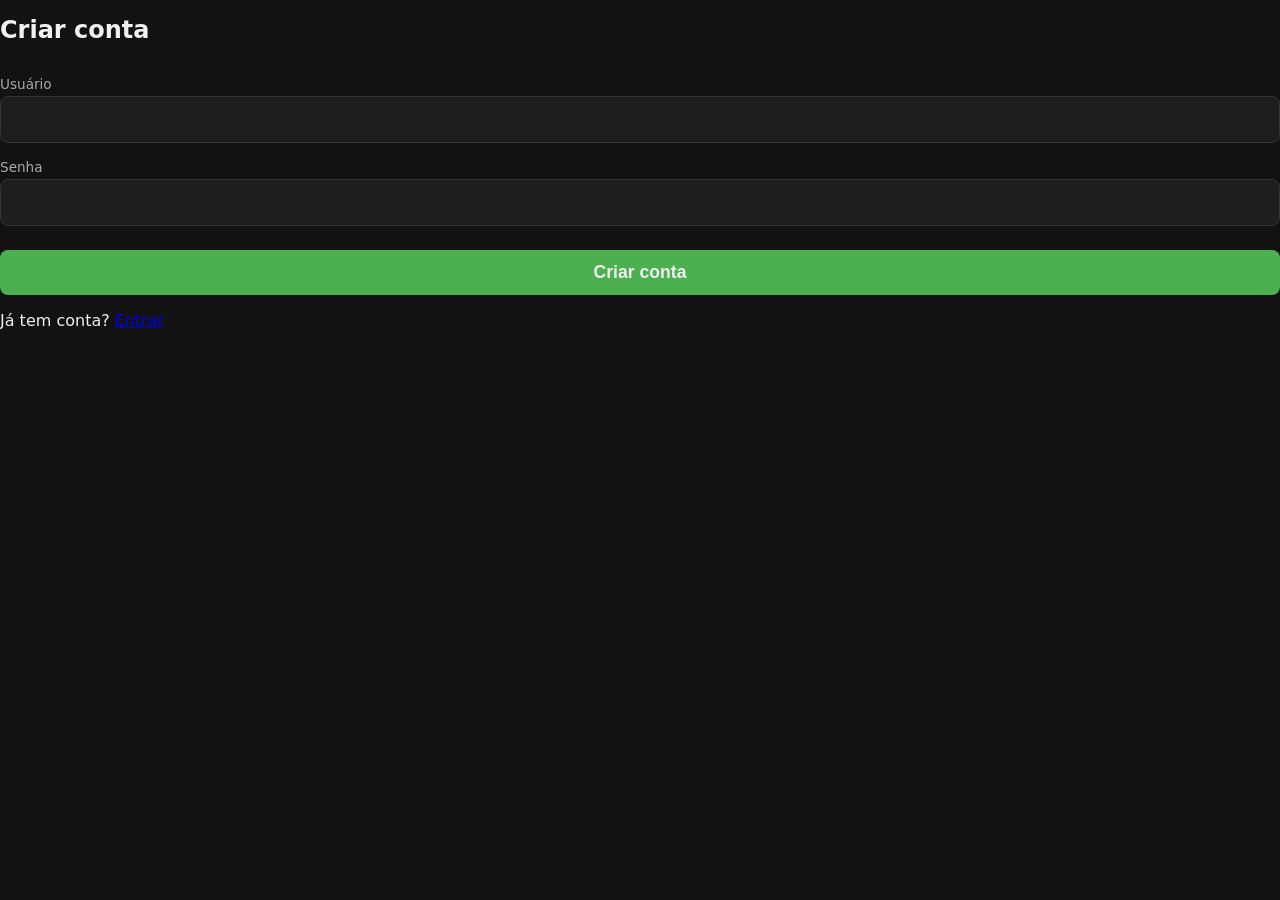
==== src/main/resources/static/cadastro-usuario.html @ f3b3e9c2 "seguranca em andamento" ====
<!DOCTYPE html>
<html lang="pt-BR">
<head>
    <meta charset="UTF-8">
    <title>PR Gym — Criar conta</title>
    <link rel="stylesheet" href="css/style.css">
</head>
<body>
    <h1>Criar conta</h1>

    <form id="register-form">
        <label for="username-input">Usuário</label>
        <input type="text" id="username-input" required autocomplete="username">

        <label for="password-input">Senha</label>
        <input type="password" id="password-input" required autocomplete="new-password">

        <button type="submit">Criar conta</button>
    </form>

    <p id="feedback"></p>

    <p>Já tem conta? <a href="login.html">Entrar</a></p>

    <script src="js/auth.js"></script>
    <script>
        document.getElementById('register-form').addEventListener('submit', async (e) => {
            e.preventDefault();

            const username = document.getElementById('username-input').value;
            const password = document.getElementById('password-input').value;
            const feedback = document.getElementById('feedback');

            const response = await fetch(`${API_BASE}/auth/register`, {
                method: 'POST',
                headers: { 'Content-Type': 'application/json' },
                body: JSON.stringify({ username, password })
            });

            if (response.ok) {
                const data = await response.json();
                setToken(data.token);
                window.location.href = '/index.html';
            } else {
                feedback.textContent = `Erro: ${await response.text()}`;
                feedback.className = 'erro';
            }
        });

        if (isAuthenticated()) {
            window.location.href = '/index.html';
        }
    </script>
</body>
</html>
---- src/main/resources/static/css/style.css ----
* {
    box-sizing: border-box;
}

body {
    font-family: system-ui, sans-serif;
    background-color: #121212;
    color: #f0f0f0;
    margin: 0;
    padding: 0;
}

.container {
    max-width: 420px;
    margin: 0 auto;
    padding: 24px 16px;
}

h1 {
    font-size: 1.5rem;
    margin-bottom: 20px;
}

form {
    display: flex;
    flex-direction: column;
    gap: 4px;
}

label {
    font-size: 0.85rem;
    margin-top: 12px;
    color: #aaa;
}

select, input, button {
    font-size: 1.1rem;
    padding: 12px;
    border-radius: 8px;
    border: 1px solid #333;
    background-color: #1e1e1e;
    color: #f0f0f0;
}

button {
    margin-top: 20px;
    background-color: #4caf50;
    border: none;
    font-weight: bold;
    cursor: pointer;
}

button:active {
    background-color: #3d8b40;
}

#feedback {
    margin-top: 20px;
    padding: 16px;
    border-radius: 8px;
    text-align: center;
    font-size: 1.1rem;
    display: none;
}

#feedback.ok {
    display: block;
    background-color: #1e3a1e;
}

#feedback.pr {
    display: block;
    background-color: #4a3b00;
    font-weight: bold;
}

#feedback.erro {
    display: block;
    background-color: #4a1e1e;
}

.tabs {
    display: flex;
    gap: 16px;
    margin-bottom: 16px;
}

.tabs a {
    color: #aaa;
    text-decoration: none;
    font-size: 0.95rem;
    padding-bottom: 4px;
}

.tabs a.active {
    color: #4caf50;
    border-bottom: 2px solid #4caf50;
}

#exercise-list {
    list-style: none;
    padding: 0;
    margin-top: 20px;
}

#exercise-list li {
    display: flex;
    justify-content: space-between;
    align-items: center;
    padding: 12px;
    background-color: #1e1e1e;
    border-radius: 8px;
    margin-bottom: 8px;
}

#exercise-list button.delete-btn {
    background-color: #4a1e1e;
    padding: 6px 10px;
    font-size: 0.85rem;
    margin: 0;
}

.hidden {
    display: none;
}

#record-list {
    list-style: none;
    padding: 0;
    margin-top: 16px;
}

#record-list li {
    display: flex;
    justify-content: space-between;
    align-items: center;
    padding: 12px;
    background-color: #1e1e1e;
    border-radius: 8px;
    margin-bottom: 8px;
}

#record-list li.empty {
    display: block;
    text-align: center;
    color: #777;
}

.badge {
    background-color: #4a3b00;
    padding: 2px 8px;
    border-radius: 12px;
    font-size: 0.8rem;
}

.actions {
    display: flex;
    gap: 8px;
}

.actions button {
    padding: 6px 10px;
    font-size: 0.8rem;
    margin: 0;
}

.actions .delete-btn {
    background-color: #4a1e1e;
}

.actions .edit-btn {
    background-color: #2a2a4a;
}

#edit-form {
    margin-top: 24px;
    padding: 16px;
    background-color: #1e1e1e;
    border-radius: 8px;
}

#edit-form h2 {
    font-size: 1.1rem;
    margin-top: 0;
}

#cancel-edit {
    background-color: #333;
    margin-top: 8px;
}


#record-list li.pr-item {
    border-left: 4px solid #ffd700;
    background-color: #241f0d;
}

.badge {
    background-color: #ffd700;
    color: #1a1a1a;
    font-weight: bold;
}

#sort-select {
    margin-bottom: 16px;
}

#record-list li {
    box-shadow: 0 1px 3px rgba(0,0,0,0.3);
    transition: transform 0.1s;
}

#record-list li:hover {
    transform: translateX(2px);
}


#pr-list {
    display: flex;
    flex-direction: column;
    gap: 12px;
    margin-top: 16px;
}

.pr-card {
    background-color: #1e1e1e;
    border-radius: 10px;
    padding: 14px;
    box-shadow: 0 1px 3px rgba(0,0,0,0.3);
}

.pr-card-header {
    display: flex;
    justify-content: space-between;
    align-items: center;
}

.pr-card-header .tag {
    font-size: 0.75rem;
    color: #aaa;
    background-color: #2a2a2a;
    padding: 2px 8px;
    border-radius: 10px;
}

.pr-card-body {
    margin-top: 8px;
    font-size: 1.1rem;
}

.pr-card-body small {
    color: #aaa;
    font-size: 0.8rem;
}

.pr-date {
    display: block;
    margin-top: 6px;
    color: #777;
}

.empty {
    color: #777;
    text-align: center;
}

.fab {
    position: fixed;
    bottom: 24px;
    right: 24px;
    width: 56px;
    height: 56px;
    border-radius: 50%;
    background-color: #4caf50;
    color: white;
    font-size: 2rem;
    display: flex;
    align-items: center;
    justify-content: center;
    text-decoration: none;
    box-shadow: 0 2px 8px rgba(0,0,0,0.4);
}


#chart-wrapper {
    margin-top: 20px;
    background-color: #1e1e1e;
    border-radius: 10px;
    padding: 16px;
}
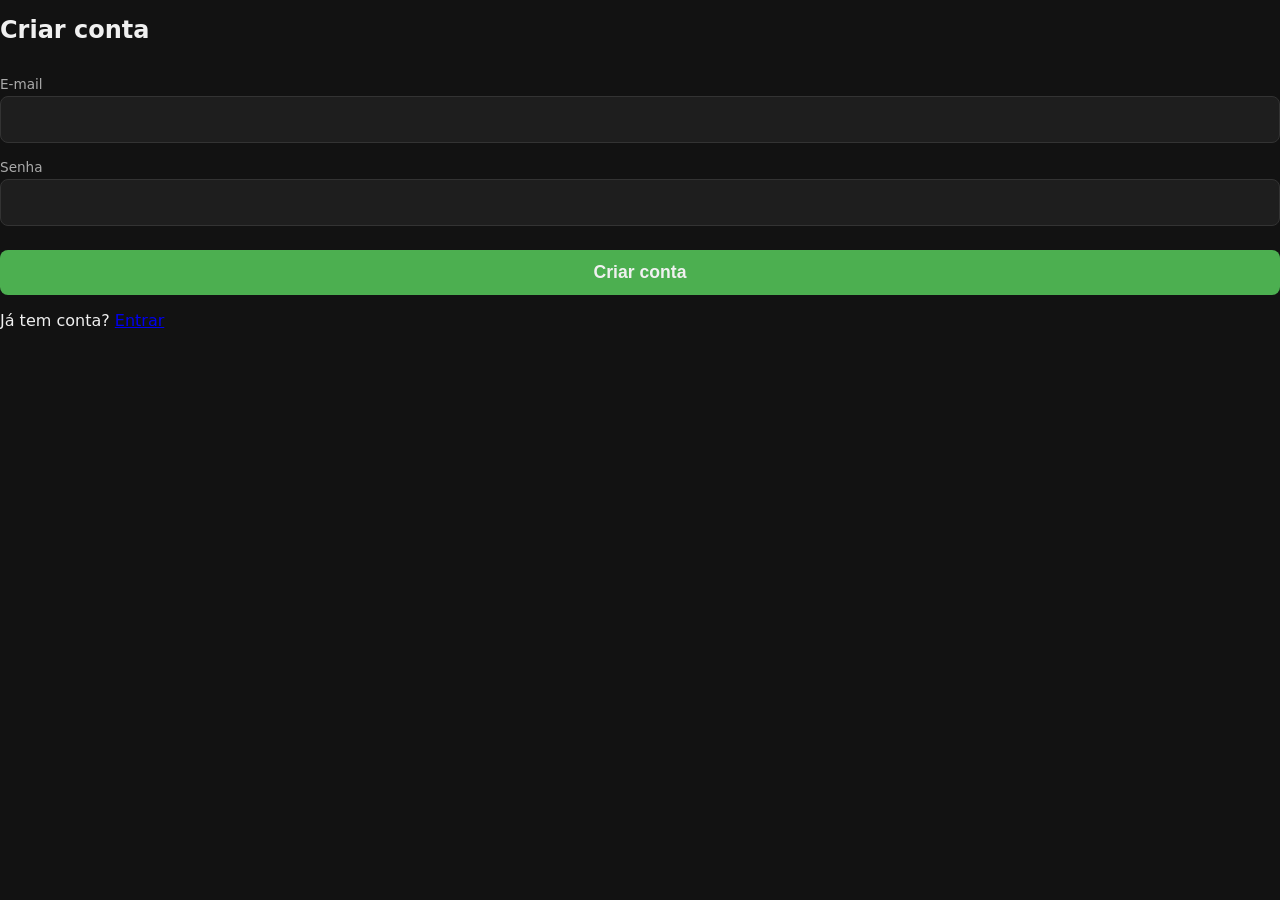
==== commit 8798d861: "tela de login" ====
--- a/src/main/resources/static/cadastro-usuario.html
+++ b/src/main/resources/static/cadastro-usuario.html
@@ -9,8 +9,8 @@
     <h1>Criar conta</h1>
 
     <form id="register-form">
-        <label for="username-input">Usuário</label>
-        <input type="text" id="username-input" required autocomplete="username">
+        <label for="email-input">E-mail</label>
+        <input type="email" id="email-input" required autocomplete="email">
 
         <label for="password-input">Senha</label>
         <input type="password" id="password-input" required autocomplete="new-password">
@@ -27,14 +27,14 @@
         document.getElementById('register-form').addEventListener('submit', async (e) => {
             e.preventDefault();
 
-            const username = document.getElementById('username-input').value;
+            const email = document.getElementById('email-input').value;
             const password = document.getElementById('password-input').value;
             const feedback = document.getElementById('feedback');
 
             const response = await fetch(`${API_BASE}/auth/register`, {
                 method: 'POST',
                 headers: { 'Content-Type': 'application/json' },
-                body: JSON.stringify({ username, password })
+                body: JSON.stringify({ email, password })
             });
 
             if (response.ok) {
@@ -42,7 +42,7 @@
                 setToken(data.token);
                 window.location.href = '/index.html';
             } else {
-                feedback.textContent = `Erro: ${await response.text()}`;
+                feedback.textContent = await response.text();
                 feedback.className = 'erro';
             }
         });
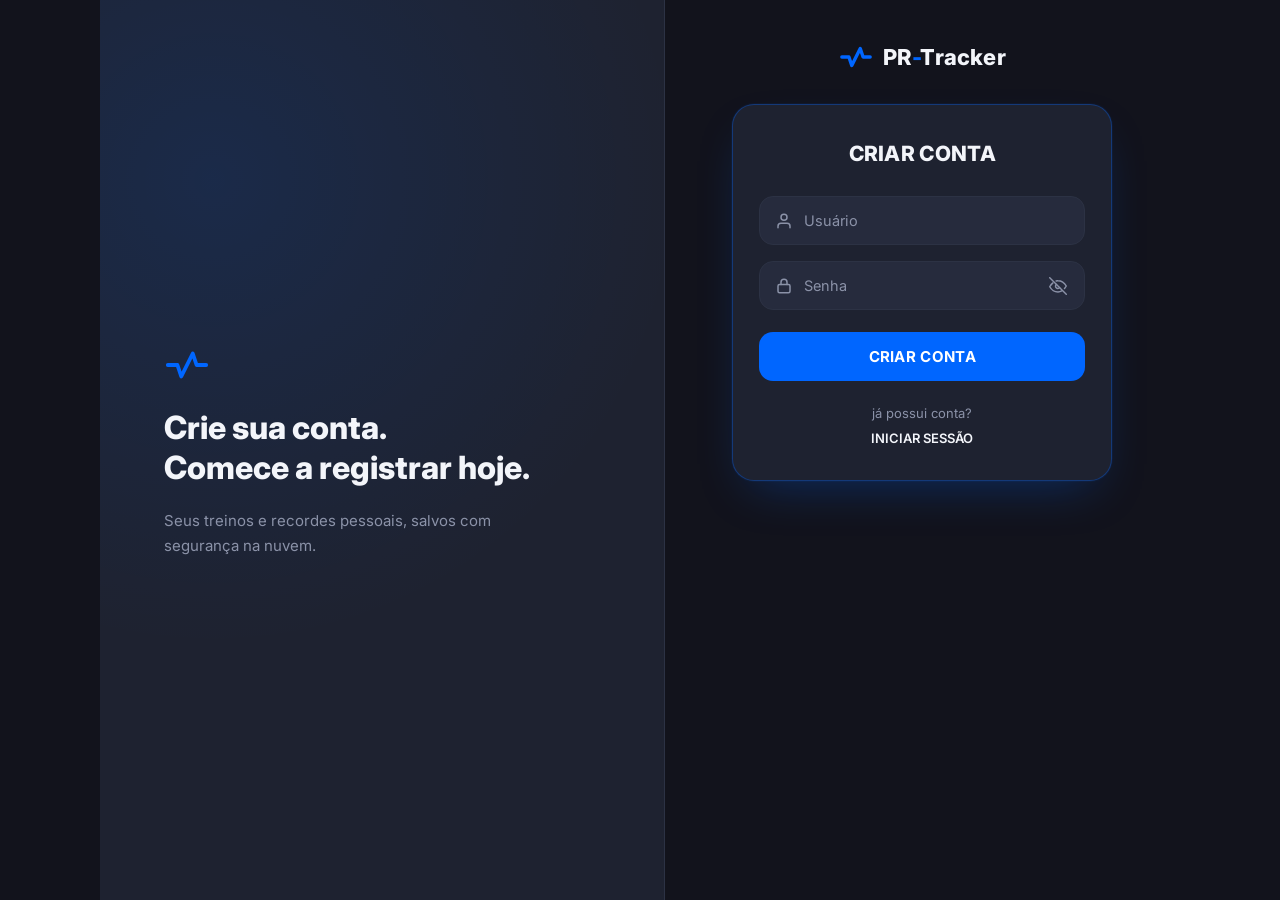
==== commit 2a60f0d2: "update front-end" ====
--- a/src/main/resources/static/cadastro-usuario.html
+++ b/src/main/resources/static/cadastro-usuario.html
@@ -1,55 +1,70 @@
 <!DOCTYPE html>
 <html lang="pt-BR">
 <head>
-    <meta charset="UTF-8">
-    <title>PR Gym — Criar conta</title>
-    <link rel="stylesheet" href="css/style.css">
+<meta charset="UTF-8" />
+<meta name="viewport" content="width=device-width, initial-scale=1.0" />
+<title>PR-Tracker · Criar conta</title>
+<link rel="preconnect" href="https://fonts.googleapis.com">
+<link href="https://fonts.googleapis.com/css2?family=Inter:wght@500;600;700;800&display=swap" rel="stylesheet">
+<link rel="stylesheet" href="css/style.css" />
 </head>
 <body>
-    <h1>Criar conta</h1>
+<div class="screen screen--auth">
 
-    <form id="register-form">
-        <label for="email-input">E-mail</label>
-        <input type="email" id="email-input" required autocomplete="email">
+  <div class="hero-pane">
+    <svg class="hero-pane__icon" viewBox="0 0 24 24" fill="none" stroke="currentColor" stroke-width="2" stroke-linecap="round" stroke-linejoin="round">
+      <polyline points="2 12 7 12 9 18 15 6 17 12 22 12"></polyline>
+    </svg>
+    <h2>Crie sua conta.<br>Comece a registrar hoje.</h2>
+    <p>Seus treinos e recordes pessoais, salvos com segurança na nuvem.</p>
+  </div>
 
-        <label for="password-input">Senha</label>
-        <input type="password" id="password-input" required autocomplete="new-password">
+  <div class="content-pane">
+  <div class="brand">
+    <svg class="brand__icon" viewBox="0 0 24 24" fill="none" stroke="currentColor" stroke-width="2.4" stroke-linecap="round" stroke-linejoin="round">
+      <polyline points="2 12 7 12 9 18 15 6 17 12 22 12"></polyline>
+    </svg>
+    <div class="brand__name">PR<span>-</span>Tracker</div>
+  </div>
 
-        <button type="submit">Criar conta</button>
+  <div class="auth-wrap">
+    <form class="auth-card" id="cadastroForm" novalidate>
+      <h1 class="auth-card__title">CRIAR CONTA</h1>
+
+      <div class="field">
+        <svg class="field__icon" viewBox="0 0 24 24" fill="none" stroke="currentColor" stroke-width="2" stroke-linecap="round" stroke-linejoin="round">
+          <path d="M20 21v-2a4 4 0 0 0-4-4H8a4 4 0 0 0-4 4v2"></path>
+          <circle cx="12" cy="7" r="4"></circle>
+        </svg>
+        <input type="text" name="usuario" placeholder="Usuário" autocomplete="username" required />
+      </div>
+
+      <div class="field">
+        <svg class="field__icon" viewBox="0 0 24 24" fill="none" stroke="currentColor" stroke-width="2" stroke-linecap="round" stroke-linejoin="round">
+          <rect x="4" y="10" width="16" height="11" rx="2"></rect>
+          <path d="M8 10V7a4 4 0 0 1 8 0v3"></path>
+        </svg>
+        <input type="password" id="senha" name="senha" placeholder="Senha" autocomplete="new-password" minlength="8" required />
+        <button type="button" class="field__toggle" id="toggleSenha" aria-label="Mostrar senha">
+          <svg viewBox="0 0 24 24" fill="none" stroke="currentColor" stroke-width="2" stroke-linecap="round" stroke-linejoin="round">
+            <path d="M17 18.6A9.6 9.6 0 0 1 12 20c-7 0-11-7-11-7a19.3 19.3 0 0 1 4.2-5.1M9.5 5.2A9.7 9.7 0 0 1 12 5c7 0 11 7 11 7a19.4 19.4 0 0 1-2.3 3.2"></path>
+            <path d="M14.1 14.1a3 3 0 1 1-4.2-4.2"></path>
+            <path d="M1 1l22 22"></path>
+          </svg>
+        </button>
+      </div>
+
+      <button type="submit" class="btn-primary">CRIAR CONTA</button>
+
+      <div class="auth-links">
+        <div>já possui conta?</div>
+        <div><a href="login.html">INICIAR SESSÃO</a></div>
+      </div>
     </form>
+  </div>
+  </div>
+</div>
 
-    <p id="feedback"></p>
-
-    <p>Já tem conta? <a href="login.html">Entrar</a></p>
-
-    <script src="js/auth.js"></script>
-    <script>
-        document.getElementById('register-form').addEventListener('submit', async (e) => {
-            e.preventDefault();
-
-            const email = document.getElementById('email-input').value;
-            const password = document.getElementById('password-input').value;
-            const feedback = document.getElementById('feedback');
-
-            const response = await fetch(`${API_BASE}/auth/register`, {
-                method: 'POST',
-                headers: { 'Content-Type': 'application/json' },
-                body: JSON.stringify({ email, password })
-            });
-
-            if (response.ok) {
-                const data = await response.json();
-                setToken(data.token);
-                window.location.href = '/index.html';
-            } else {
-                feedback.textContent = await response.text();
-                feedback.className = 'erro';
-            }
-        });
-
-        if (isAuthenticated()) {
-            window.location.href = '/index.html';
-        }
-    </script>
+<script src="js/auth.js"></script>
 </body>
 </html>
--- a/src/main/resources/static/css/style.css
+++ b/src/main/resources/static/css/style.css
@@ -1,290 +1,669 @@
-* {
-    box-sizing: border-box;
+/* ==========================================================================
+   PR-Tracker — Design tokens
+   ========================================================================== */
+:root {
+  --bg: #12131C;
+  --surface: #1E2230;
+  --surface-raised: #262B3D;
+  --accent: #0066FF;
+  --accent-dim: #0052CC;
+  --accent-soft: rgba(0, 102, 255, 0.35);
+  --text: #F3F5FA;
+  --text-muted: #8B92A8;
+  --border: #2C3244;
+  --danger: #FF5C6C;
+  --radius-lg: 22px;
+  --radius-md: 14px;
+  --radius-sm: 10px;
+  --font: 'Inter', -apple-system, BlinkMacSystemFont, "Segoe UI", sans-serif;
+}
+
+* { box-sizing: border-box; }
+
+html, body {
+  margin: 0;
+  padding: 0;
+  background: var(--bg);
+  color: var(--text);
+  font-family: var(--font);
+  -webkit-font-smoothing: antialiased;
 }
 
 body {
-    font-family: system-ui, sans-serif;
-    background-color: #121212;
-    color: #f0f0f0;
-    margin: 0;
-    padding: 0;
-}
-
-.container {
-    max-width: 420px;
+  min-height: 100vh;
+  display: flex;
+  justify-content: center;
+}
+
+.screen {
+  width: 100%;
+  max-width: 430px;
+  min-height: 100vh;
+  position: relative;
+  display: flex;
+  flex-direction: column;
+}
+
+a { color: inherit; text-decoration: none; }
+button { font-family: inherit; cursor: pointer; }
+input, select { font-family: inherit; }
+
+/* --------------------------------------------------------------------
+   Brand mark
+   -------------------------------------------------------------------- */
+.brand {
+  display: flex;
+  align-items: center;
+  justify-content: center;
+  gap: 10px;
+  padding: 48px 0 28px;
+}
+
+.brand__icon {
+  width: 34px;
+  height: 34px;
+  color: var(--accent);
+  flex-shrink: 0;
+}
+
+.brand__name {
+  font-size: 22px;
+  font-weight: 800;
+  letter-spacing: 0.2px;
+}
+
+.brand__name span { color: var(--accent); }
+
+.brand--inline {
+  padding: 0;
+  justify-content: flex-start;
+}
+
+/* --------------------------------------------------------------------
+   Auth card (login / cadastro)
+   -------------------------------------------------------------------- */
+.auth-wrap {
+  flex: 1;
+  display: flex;
+  flex-direction: column;
+  padding: 0 24px 40px;
+}
+
+.auth-card {
+  background: var(--surface);
+  border: 1px solid var(--accent-soft);
+  border-radius: var(--radius-lg);
+  padding: 36px 26px 30px;
+  box-shadow: 0 0 0 1px rgba(0,102,255,0.06), 0 20px 50px -20px rgba(0,102,255,0.35);
+}
+
+.auth-card__title {
+  text-align: center;
+  font-size: 21px;
+  font-weight: 800;
+  letter-spacing: 0.3px;
+  margin: 0 0 30px;
+}
+
+.field {
+  position: relative;
+  margin-bottom: 16px;
+}
+
+.field__icon {
+  position: absolute;
+  left: 16px;
+  top: 50%;
+  transform: translateY(-50%);
+  width: 18px;
+  height: 18px;
+  color: var(--text-muted);
+  pointer-events: none;
+}
+
+.field input {
+  width: 100%;
+  background: var(--surface-raised);
+  border: 1px solid var(--border);
+  border-radius: var(--radius-md);
+  padding: 15px 44px;
+  color: var(--text);
+  font-size: 14.5px;
+  outline: none;
+  transition: border-color .15s ease;
+}
+
+.field input::placeholder { color: var(--text-muted); }
+.field input:focus { border-color: var(--accent); }
+
+.field__toggle {
+  position: absolute;
+  right: 14px;
+  top: 50%;
+  transform: translateY(-50%);
+  background: none;
+  border: none;
+  padding: 4px;
+  display: flex;
+  color: var(--text-muted);
+}
+.field__toggle:hover { color: var(--text); }
+.field__toggle svg { width: 18px; height: 18px; }
+
+.btn-primary {
+  width: 100%;
+  border: none;
+  border-radius: var(--radius-md);
+  background: var(--accent);
+  color: #fff;
+  font-weight: 700;
+  font-size: 15px;
+  letter-spacing: 0.3px;
+  padding: 15px;
+  margin-top: 6px;
+  transition: background .15s ease, transform .05s ease;
+}
+.btn-primary:hover { background: var(--accent-dim); }
+.btn-primary:active { transform: scale(0.99); }
+
+.auth-links {
+  text-align: center;
+  margin-top: 20px;
+  font-size: 13px;
+  color: var(--text-muted);
+  line-height: 1.9;
+}
+
+.auth-links a {
+  color: var(--text);
+  font-weight: 600;
+}
+.auth-links a:hover { color: var(--accent); }
+
+/* --------------------------------------------------------------------
+   Generic app header (interior pages)
+   -------------------------------------------------------------------- */
+.app-header {
+  display: flex;
+  align-items: center;
+  justify-content: space-between;
+  padding: 22px 22px 6px;
+}
+
+.page-title {
+  font-size: 26px;
+  font-weight: 800;
+  margin: 18px 22px 22px;
+}
+
+/* --------------------------------------------------------------------
+   Form fields (labelled, exercícios page)
+   -------------------------------------------------------------------- */
+.form-section {
+  padding: 0 22px;
+  display: flex;
+  flex-direction: column;
+  gap: 18px;
+}
+
+.label {
+  display: block;
+  font-size: 13.5px;
+  color: var(--text-muted);
+  margin-bottom: 8px;
+  font-weight: 500;
+}
+
+.text-input {
+  width: 100%;
+  background: var(--surface);
+  border: 1px solid var(--border);
+  border-radius: var(--radius-md);
+  padding: 15px 16px;
+  color: var(--text);
+  font-size: 14.5px;
+  outline: none;
+  transition: border-color .15s ease;
+}
+.text-input::placeholder { color: var(--text-muted); }
+.text-input:focus { border-color: var(--accent); }
+
+.select-wrap {
+  position: relative;
+}
+
+.select-wrap select {
+  width: 100%;
+  appearance: none;
+  background: var(--surface);
+  border: 1px solid var(--border);
+  border-radius: var(--radius-md);
+  padding: 15px 40px 15px 16px;
+  color: var(--text);
+  font-size: 16px;
+  font-weight: 600;
+  outline: none;
+}
+.select-wrap select:focus { border-color: var(--accent); }
+
+.select-wrap::after {
+  content: "";
+  position: absolute;
+  right: 16px;
+  top: 50%;
+  width: 10px;
+  height: 10px;
+  border-right: 2px solid var(--text-muted);
+  border-bottom: 2px solid var(--text-muted);
+  transform: translateY(-70%) rotate(45deg);
+  pointer-events: none;
+}
+
+.btn-block {
+  width: 100%;
+  border: none;
+  border-radius: var(--radius-md);
+  background: var(--accent);
+  color: #fff;
+  font-weight: 700;
+  font-size: 15px;
+  padding: 16px;
+  margin-top: 4px;
+  transition: background .15s ease, transform .05s ease;
+}
+.btn-block:hover { background: var(--accent-dim); }
+.btn-block:active { transform: scale(0.99); }
+
+/* --------------------------------------------------------------------
+   Exercise list
+   -------------------------------------------------------------------- */
+.list-section {
+  padding: 26px 22px 110px;
+  display: flex;
+  flex-direction: column;
+  gap: 12px;
+}
+
+.exercise-row {
+  display: flex;
+  align-items: center;
+  justify-content: space-between;
+  background: var(--surface);
+  border: 1px solid var(--border);
+  border-radius: var(--radius-md);
+  padding: 16px 16px 16px 18px;
+}
+
+.exercise-row__name {
+  font-size: 15px;
+  font-weight: 600;
+}
+.exercise-row__name span {
+  color: var(--text-muted);
+  font-weight: 500;
+}
+
+.exercise-row__actions {
+  display: flex;
+  gap: 6px;
+}
+
+.icon-btn {
+  width: 34px;
+  height: 34px;
+  border-radius: 9px;
+  border: none;
+  background: var(--surface-raised);
+  color: var(--text-muted);
+  display: flex;
+  align-items: center;
+  justify-content: center;
+  transition: color .15s ease, background .15s ease;
+}
+.icon-btn svg { width: 16px; height: 16px; }
+.icon-btn:hover { color: var(--accent); }
+.icon-btn.icon-btn--danger:hover { color: var(--danger); }
+
+.empty-state {
+  text-align: center;
+  color: var(--text-muted);
+  font-size: 13.5px;
+  padding: 30px 10px;
+  border: 1px dashed var(--border);
+  border-radius: var(--radius-md);
+  display: none;
+}
+
+/* --------------------------------------------------------------------
+   Bottom navigation
+   -------------------------------------------------------------------- */
+.bottom-nav {
+  position: fixed;
+  bottom: 0;
+  left: 50%;
+  transform: translateX(-50%);
+  width: 100%;
+  max-width: 430px;
+  display: flex;
+  background: var(--surface);
+  border-top: 1px solid var(--border);
+  padding: 10px 6px calc(10px + env(safe-area-inset-bottom, 0px));
+}
+
+.nav-item {
+  flex: 1;
+  display: flex;
+  flex-direction: column;
+  align-items: center;
+  gap: 5px;
+  background: none;
+  border: none;
+  color: var(--text-muted);
+  font-size: 10.5px;
+  font-weight: 600;
+  letter-spacing: 0.2px;
+  padding: 6px 2px;
+  border-radius: 10px;
+}
+
+.nav-item svg { width: 20px; height: 20px; }
+
+.nav-item.is-active { color: var(--accent); }
+
+/* --------------------------------------------------------------------
+   Generic page content wrapper (dashboard / histórico / gráfico / registro)
+   -------------------------------------------------------------------- */
+.page-content {
+  padding: 0 22px 110px;
+  display: flex;
+  flex-direction: column;
+  gap: 22px;
+}
+
+.section-title {
+  font-size: 15px;
+  font-weight: 700;
+  margin: 0 0 2px;
+}
+
+.stack {
+  display: flex;
+  flex-direction: column;
+  gap: 12px;
+}
+
+/* --------------------------------------------------------------------
+   Dashboard stat cards
+   -------------------------------------------------------------------- */
+.stat-grid {
+  display: grid;
+  grid-template-columns: repeat(2, 1fr);
+  gap: 12px;
+}
+
+.stat-card {
+  background: var(--surface);
+  border: 1px solid var(--border);
+  border-radius: var(--radius-md);
+  padding: 18px;
+}
+
+.stat-card__label {
+  font-size: 12px;
+  color: var(--text-muted);
+  font-weight: 500;
+}
+
+.stat-card__value {
+  font-size: 25px;
+  font-weight: 800;
+  margin-top: 6px;
+}
+
+.stat-card__value span {
+  font-size: 13px;
+  color: var(--text-muted);
+  font-weight: 600;
+  margin-left: 4px;
+}
+
+/* --------------------------------------------------------------------
+   Filter bar (histórico / gráfico exercise + period selects)
+   -------------------------------------------------------------------- */
+.filter-bar {
+  display: flex;
+  gap: 10px;
+  flex-wrap: wrap;
+}
+
+.filter-bar .select-wrap { flex: 1; min-width: 150px; }
+.filter-bar .select-wrap select { padding: 12px 36px 12px 14px; font-size: 14px; }
+
+/* --------------------------------------------------------------------
+   Record / history rows (reuses exercise-row look, extra fields)
+   -------------------------------------------------------------------- */
+.record-row {
+  background: var(--surface);
+  border: 1px solid var(--border);
+  border-radius: var(--radius-md);
+  padding: 15px 16px;
+  display: flex;
+  align-items: center;
+  justify-content: space-between;
+  gap: 12px;
+}
+
+.record-row__main { display: flex; flex-direction: column; gap: 3px; }
+.record-row__name { font-size: 14.5px; font-weight: 600; display: flex; align-items: center; }
+.record-row__meta { font-size: 12.5px; color: var(--text-muted); }
+.record-row__value { font-size: 16px; font-weight: 800; text-align: right; white-space: nowrap; }
+.record-row__value span { display: block; font-size: 11px; font-weight: 600; color: var(--text-muted); }
+
+.pr-badge {
+  display: inline-flex;
+  align-items: center;
+  gap: 3px;
+  background: rgba(0, 102, 255, 0.15);
+  color: var(--accent);
+  font-size: 10.5px;
+  font-weight: 700;
+  padding: 3px 8px;
+  border-radius: 999px;
+  margin-left: 8px;
+  letter-spacing: 0.2px;
+}
+
+/* --------------------------------------------------------------------
+   Chart card (gráfico)
+   -------------------------------------------------------------------- */
+.chart-card {
+  background: var(--surface);
+  border: 1px solid var(--border);
+  border-radius: var(--radius-lg);
+  padding: 20px 16px 12px;
+}
+
+.chart-card__canvas-wrap { position: relative; width: 100%; height: 260px; }
+
+.chart-summary {
+  display: flex;
+  gap: 18px;
+  margin-top: 14px;
+  padding-top: 14px;
+  border-top: 1px solid var(--border);
+}
+
+.chart-summary__item { flex: 1; }
+.chart-summary__label { font-size: 11.5px; color: var(--text-muted); }
+.chart-summary__value { font-size: 18px; font-weight: 800; margin-top: 3px; }
+
+/* --------------------------------------------------------------------
+   Inline field row (registro: peso + repetições lado a lado)
+   -------------------------------------------------------------------- */
+.field-row {
+  display: grid;
+  grid-template-columns: 1fr 1fr;
+  gap: 14px;
+}
+
+.form-hint {
+  font-size: 12px;
+  color: var(--text-muted);
+  margin-top: -8px;
+}
+
+/* --------------------------------------------------------------------
+   Desktop-only elements (hidden on mobile by default)
+   -------------------------------------------------------------------- */
+.hero-pane { display: none; }
+
+/* --------------------------------------------------------------------
+   Responsive — mobile refinements
+   -------------------------------------------------------------------- */
+@media (max-width: 380px) {
+  .auth-wrap { padding: 0 18px 32px; }
+  .form-section, .list-section, .app-header, .page-title { padding-left: 16px; padding-right: 16px; }
+}
+
+/* --------------------------------------------------------------------
+   Responsive — desktop / tablet landscape (>= 900px)
+   -------------------------------------------------------------------- */
+@media (min-width: 900px) {
+
+  body { align-items: center; }
+
+  /* ---- Auth screens: split hero + form panes ---- */
+  .screen--auth {
+    flex-direction: row;
+    max-width: 1080px;
+    min-height: 100vh;
     margin: 0 auto;
-    padding: 24px 16px;
-}
-
-h1 {
-    font-size: 1.5rem;
-    margin-bottom: 20px;
-}
-
-form {
+    align-items: stretch;
+  }
+
+  .hero-pane {
     display: flex;
     flex-direction: column;
-    gap: 4px;
-}
-
-label {
-    font-size: 0.85rem;
-    margin-top: 12px;
-    color: #aaa;
-}
-
-select, input, button {
-    font-size: 1.1rem;
-    padding: 12px;
-    border-radius: 8px;
-    border: 1px solid #333;
-    background-color: #1e1e1e;
-    color: #f0f0f0;
-}
-
-button {
-    margin-top: 20px;
-    background-color: #4caf50;
-    border: none;
-    font-weight: bold;
-    cursor: pointer;
-}
-
-button:active {
-    background-color: #3d8b40;
-}
-
-#feedback {
-    margin-top: 20px;
-    padding: 16px;
-    border-radius: 8px;
-    text-align: center;
-    font-size: 1.1rem;
-    display: none;
-}
-
-#feedback.ok {
-    display: block;
-    background-color: #1e3a1e;
-}
-
-#feedback.pr {
-    display: block;
-    background-color: #4a3b00;
-    font-weight: bold;
-}
-
-#feedback.erro {
-    display: block;
-    background-color: #4a1e1e;
-}
-
-.tabs {
-    display: flex;
-    gap: 16px;
-    margin-bottom: 16px;
-}
-
-.tabs a {
-    color: #aaa;
-    text-decoration: none;
-    font-size: 0.95rem;
-    padding-bottom: 4px;
-}
-
-.tabs a.active {
-    color: #4caf50;
-    border-bottom: 2px solid #4caf50;
-}
-
-#exercise-list {
-    list-style: none;
-    padding: 0;
-    margin-top: 20px;
-}
-
-#exercise-list li {
-    display: flex;
-    justify-content: space-between;
-    align-items: center;
-    padding: 12px;
-    background-color: #1e1e1e;
-    border-radius: 8px;
-    margin-bottom: 8px;
-}
-
-#exercise-list button.delete-btn {
-    background-color: #4a1e1e;
-    padding: 6px 10px;
-    font-size: 0.85rem;
+    justify-content: center;
+    flex: 1;
+    gap: 20px;
+    padding: 64px;
+    background:
+      radial-gradient(circle at 20% 20%, rgba(0,102,255,0.12), transparent 55%),
+      var(--surface);
+    border-right: 1px solid var(--border);
+  }
+
+  .hero-pane__icon {
+    width: 46px;
+    height: 46px;
+    color: var(--accent);
+  }
+
+  .hero-pane h2 {
+    font-size: 32px;
+    font-weight: 800;
+    line-height: 1.25;
     margin: 0;
-}
-
-.hidden {
-    display: none;
-}
-
-#record-list {
-    list-style: none;
-    padding: 0;
-    margin-top: 16px;
-}
-
-#record-list li {
-    display: flex;
-    justify-content: space-between;
-    align-items: center;
-    padding: 12px;
-    background-color: #1e1e1e;
-    border-radius: 8px;
-    margin-bottom: 8px;
-}
-
-#record-list li.empty {
-    display: block;
-    text-align: center;
-    color: #777;
-}
-
-.badge {
-    background-color: #4a3b00;
-    padding: 2px 8px;
-    border-radius: 12px;
-    font-size: 0.8rem;
-}
-
-.actions {
-    display: flex;
-    gap: 8px;
-}
-
-.actions button {
-    padding: 6px 10px;
-    font-size: 0.8rem;
+    max-width: 380px;
+  }
+
+  .hero-pane p {
+    color: var(--text-muted);
+    font-size: 15px;
+    line-height: 1.7;
+    max-width: 340px;
     margin: 0;
-}
-
-.actions .delete-btn {
-    background-color: #4a1e1e;
-}
-
-.actions .edit-btn {
-    background-color: #2a2a4a;
-}
-
-#edit-form {
-    margin-top: 24px;
-    padding: 16px;
-    background-color: #1e1e1e;
-    border-radius: 8px;
-}
-
-#edit-form h2 {
-    font-size: 1.1rem;
-    margin-top: 0;
-}
-
-#cancel-edit {
-    background-color: #333;
-    margin-top: 8px;
-}
-
-
-#record-list li.pr-item {
-    border-left: 4px solid #ffd700;
-    background-color: #241f0d;
-}
-
-.badge {
-    background-color: #ffd700;
-    color: #1a1a1a;
-    font-weight: bold;
-}
-
-#sort-select {
-    margin-bottom: 16px;
-}
-
-#record-list li {
-    box-shadow: 0 1px 3px rgba(0,0,0,0.3);
-    transition: transform 0.1s;
-}
-
-#record-list li:hover {
-    transform: translateX(2px);
-}
-
-
-#pr-list {
+  }
+
+  .content-pane {
+    flex: 1;
     display: flex;
     flex-direction: column;
+    justify-content: center;
+    align-items: center;
+    padding: 40px;
+  }
+
+  .content-pane .brand { padding: 0 0 30px; }
+  .content-pane .auth-wrap { width: 100%; max-width: 380px; padding: 0; }
+
+  /* ---- App screens (exercícios, dashboard, etc.): sidebar + grid ---- */
+  .screen--app {
+    flex-direction: row;
+    align-items: flex-start;
+    max-width: 1160px;
+    min-height: 100vh;
+    margin: 0 auto;
+  }
+
+  .screen--app .bottom-nav {
+    position: sticky;
+    top: 0;
+    left: auto;
+    bottom: auto;
+    transform: none;
+    width: 216px;
+    max-width: 216px;
+    height: 100vh;
+    flex-direction: column;
+    align-items: stretch;
+    justify-content: flex-start;
+    gap: 4px;
+    padding: 32px 14px;
+    border-top: none;
+    border-right: 1px solid var(--border);
+    flex-shrink: 0;
+  }
+
+  .screen--app .nav-item {
+    flex-direction: row;
+    justify-content: flex-start;
     gap: 12px;
-    margin-top: 16px;
-}
-
-.pr-card {
-    background-color: #1e1e1e;
+    padding: 11px 14px;
+    font-size: 13px;
     border-radius: 10px;
-    padding: 14px;
-    box-shadow: 0 1px 3px rgba(0,0,0,0.3);
-}
-
-.pr-card-header {
-    display: flex;
-    justify-content: space-between;
-    align-items: center;
-}
-
-.pr-card-header .tag {
-    font-size: 0.75rem;
-    color: #aaa;
-    background-color: #2a2a2a;
-    padding: 2px 8px;
-    border-radius: 10px;
-}
-
-.pr-card-body {
-    margin-top: 8px;
-    font-size: 1.1rem;
-}
-
-.pr-card-body small {
-    color: #aaa;
-    font-size: 0.8rem;
-}
-
-.pr-date {
-    display: block;
-    margin-top: 6px;
-    color: #777;
-}
-
-.empty {
-    color: #777;
-    text-align: center;
-}
-
-.fab {
-    position: fixed;
-    bottom: 24px;
-    right: 24px;
-    width: 56px;
-    height: 56px;
-    border-radius: 50%;
-    background-color: #4caf50;
-    color: white;
-    font-size: 2rem;
-    display: flex;
-    align-items: center;
-    justify-content: center;
-    text-decoration: none;
-    box-shadow: 0 2px 8px rgba(0,0,0,0.4);
-}
-
-
-#chart-wrapper {
-    margin-top: 20px;
-    background-color: #1e1e1e;
-    border-radius: 10px;
-    padding: 16px;
-}+  }
+
+  .screen--app .nav-item.is-active { background: rgba(0,102,255,0.12); }
+
+  .app-main {
+    flex: 1;
+    min-width: 0;
+    padding: 8px 0 48px;
+  }
+
+  .app-main .app-header,
+  .app-main .page-title {
+    padding-left: 40px;
+    padding-right: 40px;
+  }
+
+  .exercicios-grid, .content-grid {
+    display: grid;
+    grid-template-columns: 360px 1fr;
+    align-items: start;
+    gap: 28px;
+    padding: 0 40px;
+  }
+
+  .exercicios-grid .form-section, .content-grid .form-section {
+    padding: 0;
+    position: sticky;
+    top: 32px;
+  }
+
+  .exercicios-grid .list-section, .content-grid .list-section {
+    padding: 0;
+    gap: 14px;
+  }
+
+  .app-main .page-content {
+    padding: 0 40px 48px;
+    max-width: 760px;
+  }
+
+  .stat-grid { grid-template-columns: repeat(4, 1fr); }
+
+  .field-row { grid-template-columns: 1fr 1fr; }
+}
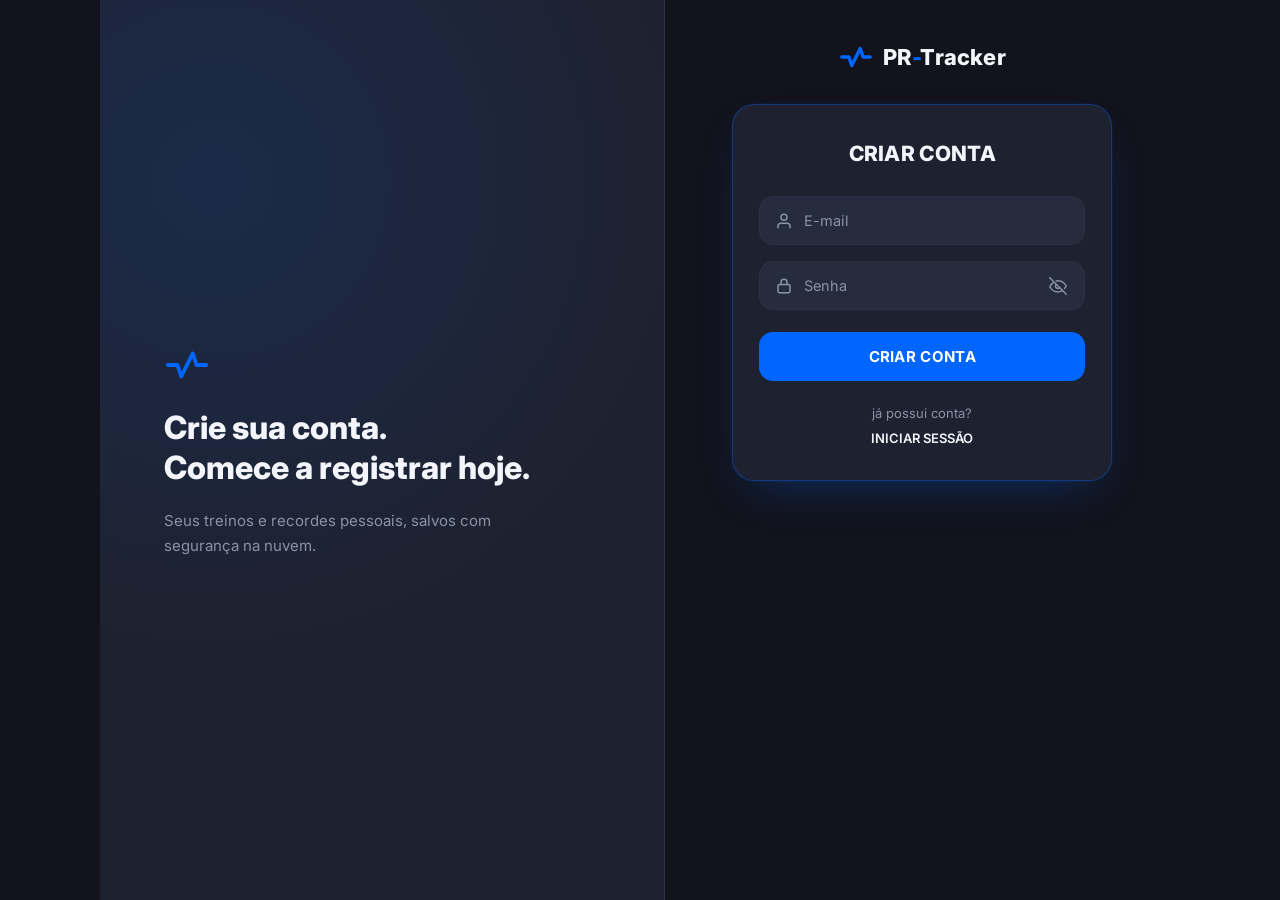
==== commit 1275771f: "correcao de erro" ====
--- a/src/main/resources/static/cadastro-usuario.html
+++ b/src/main/resources/static/cadastro-usuario.html
@@ -36,7 +36,7 @@
           <path d="M20 21v-2a4 4 0 0 0-4-4H8a4 4 0 0 0-4 4v2"></path>
           <circle cx="12" cy="7" r="4"></circle>
         </svg>
-        <input type="text" name="usuario" placeholder="Usuário" autocomplete="username" required />
+        <input type="email" id="email" name="email" placeholder="E-mail" autocomplete="username" required />
       </div>
 
       <div class="field">
